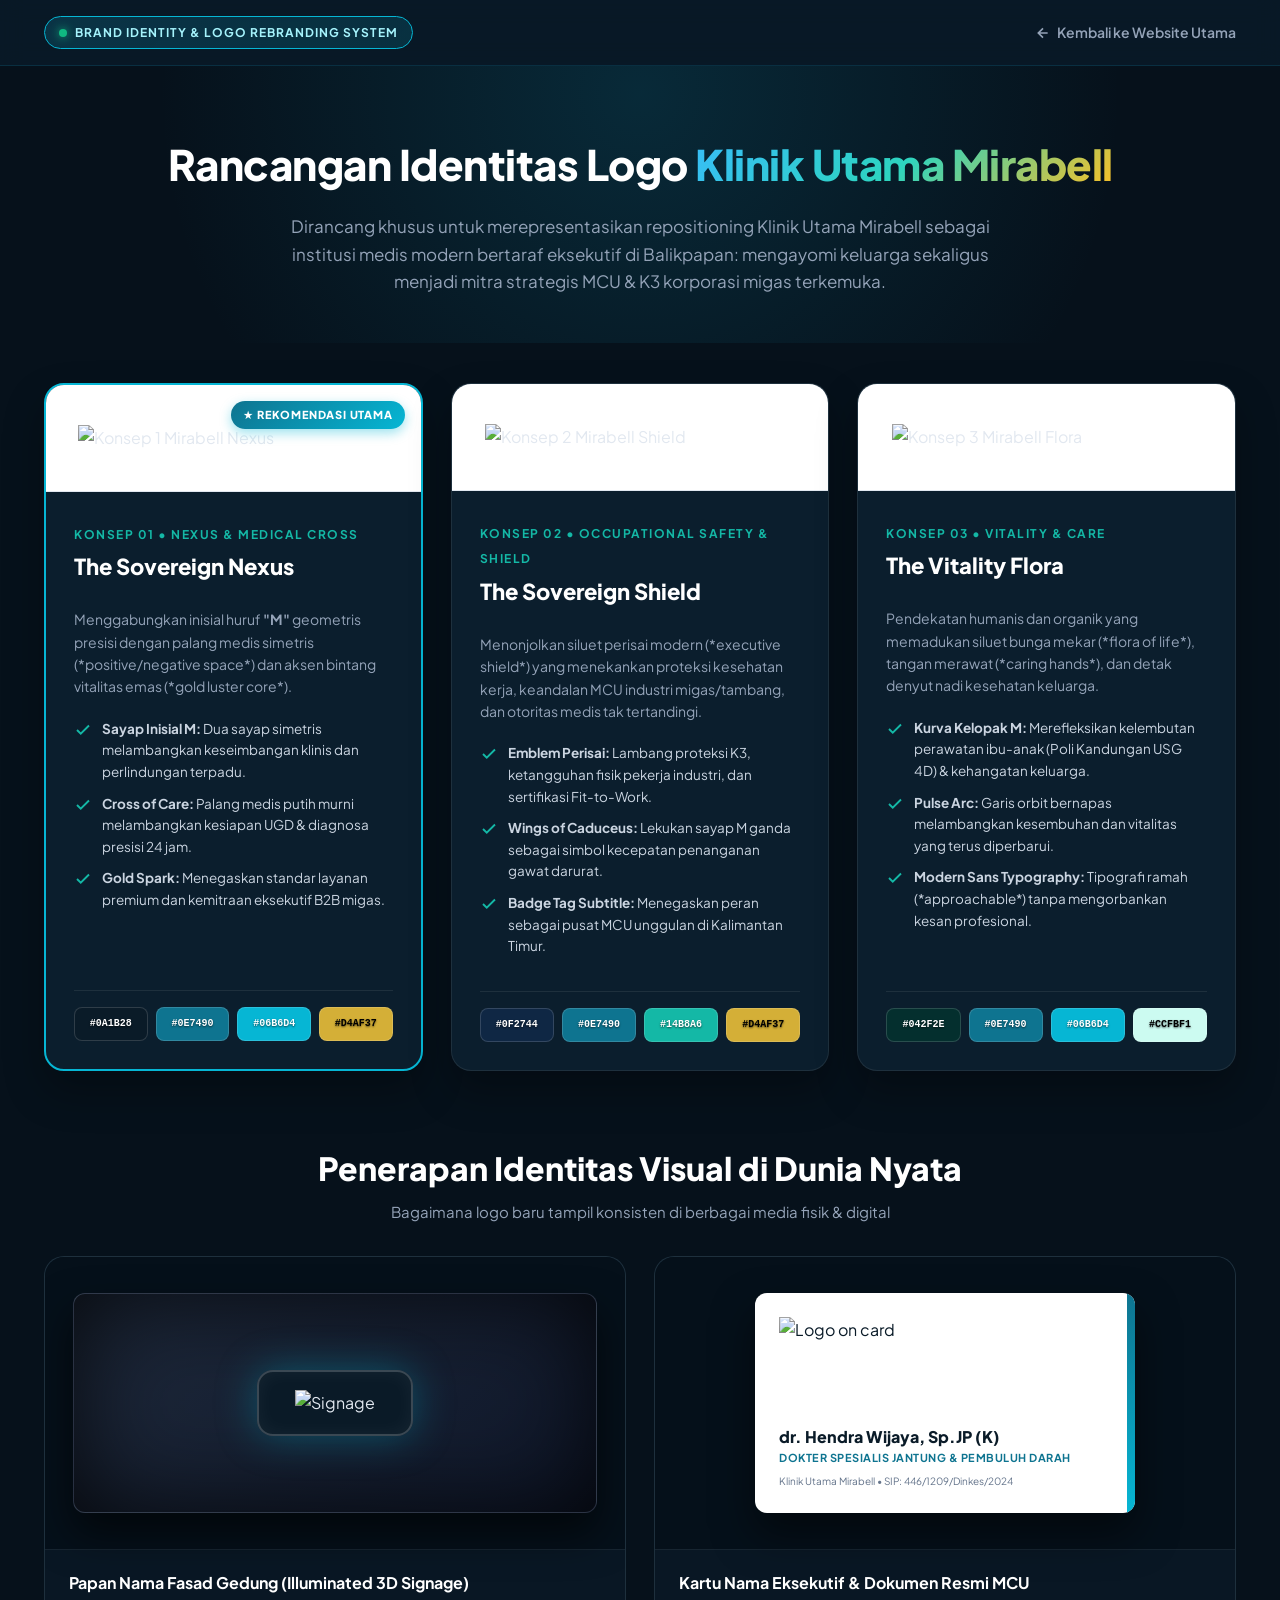
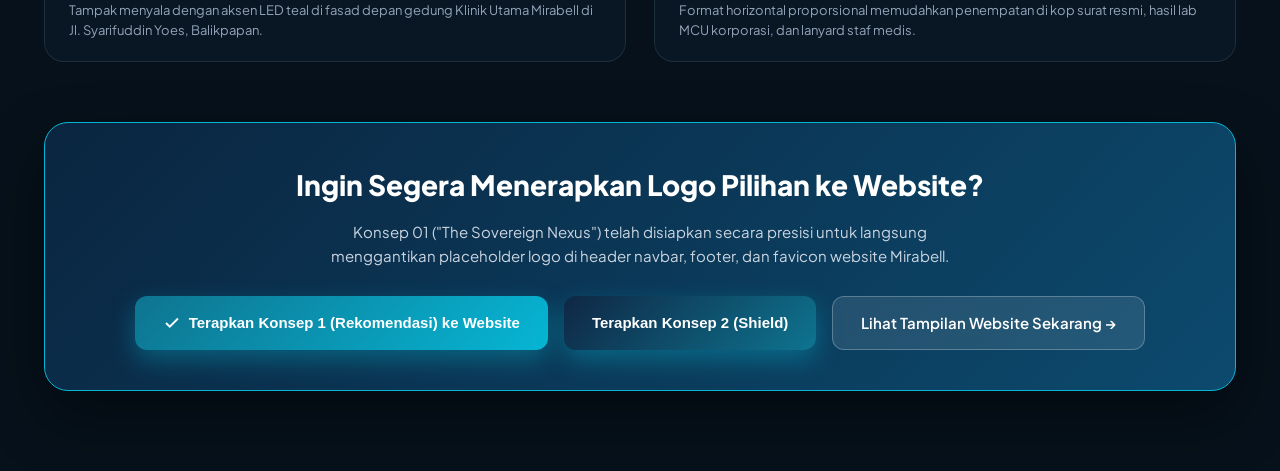
==== logo-showcase.html @ c4180c61 "feat(brand): rancangan identitas logo baru klinik utama mirabell (3 konsep, master SVG, dan showcase" ====
<!DOCTYPE html>
<html lang="id">
<head>
  <meta charset="UTF-8">
  <meta name="viewport" content="width=device-width, initial-scale=1.0">
  <title>Rancangan Logo Rebranding | Klinik Utama Mirabell</title>
  <link rel="preconnect" href="https://fonts.googleapis.com">
  <link rel="preconnect" href="https://fonts.gstatic.com" crossorigin>
  <link href="https://fonts.googleapis.com/css2?family=Plus+Jakarta+Sans:wght@400;500;600;700;800&family=Playfair+Display:ital,wght@0,600;0,700;1,600&display=swap" rel="stylesheet">
  <style>
    :root {
      --navy-950: #040D14;
      --navy-900: #0A1B28;
      --navy-800: #0F2744;
      --teal-600: #0E7490;
      --teal-500: #06B6D4;
      --teal-400: #14B8A6;
      --gold-500: #D4AF37;
      --gold-400: #E2C076;
      --slate-50: #F8FAFC;
      --slate-100: #F1F5F9;
      --slate-200: #E2E8F0;
      --slate-500: #64748B;
      --slate-800: #1E293B;
      --font-main: 'Plus Jakarta Sans', -apple-system, sans-serif;
      --font-serif: 'Playfair Display', Georgia, serif;
    }

    * { box-sizing: border-box; margin: 0; padding: 0; }
    body {
      font-family: var(--font-main);
      background: #06111B;
      color: #E2E8F0;
      line-height: 1.6;
      padding-bottom: 80px;
    }

    .container {
      max-width: 1240px;
      margin: 0 auto;
      padding: 0 24px;
    }

    /* TOP BAR */
    .brand-bar {
      background: rgba(10, 27, 40, 0.85);
      backdrop-filter: blur(12px);
      border-bottom: 1px solid rgba(14, 116, 144, 0.25);
      position: sticky;
      top: 0;
      z-index: 100;
      padding: 16px 0;
    }
    .brand-bar-inner {
      display: flex;
      justify-content: space-between;
      align-items: center;
    }
    .badge-rebrand {
      background: linear-gradient(135deg, rgba(14,116,144,0.3), rgba(6,182,212,0.15));
      border: 1px solid var(--teal-500);
      color: #A5F3FC;
      padding: 6px 14px;
      border-radius: 999px;
      font-size: 12px;
      font-weight: 700;
      letter-spacing: 1px;
      text-transform: uppercase;
      display: inline-flex;
      align-items: center;
      gap: 8px;
    }
    .badge-dot {
      width: 8px;
      height: 8px;
      border-radius: 50%;
      background: #10B981;
      box-shadow: 0 0 10px #10B981;
    }

    .back-btn {
      color: #94A3B8;
      text-decoration: none;
      font-size: 14px;
      font-weight: 600;
      display: flex;
      align-items: center;
      gap: 6px;
      transition: color 0.2s;
    }
    .back-btn:hover { color: #FFFFFF; }

    /* HERO */
    .hero-section {
      padding: 64px 0 48px;
      text-align: center;
      background: radial-gradient(circle at 50% 10%, rgba(14, 116, 144, 0.25) 0%, rgba(6, 17, 27, 0) 70%);
    }
    .hero-title {
      font-size: 42px;
      font-weight: 800;
      color: #FFFFFF;
      letter-spacing: -0.5px;
      margin-bottom: 16px;
    }
    .hero-title span {
      background: linear-gradient(135deg, #38BDF8, #2DD4BF, #FBBF24);
      -webkit-background-clip: text;
      -webkit-text-fill-color: transparent;
    }
    .hero-subtitle {
      font-size: 17px;
      color: #94A3B8;
      max-width: 760px;
      margin: 0 auto;
    }

    /* CONCEPT CARDS GRID */
    .concepts-grid {
      display: grid;
      grid-template-columns: repeat(3, 1fr);
      gap: 28px;
      margin-top: 40px;
    }
    @media (max-width: 1024px) {
      .concepts-grid { grid-template-columns: 1fr; }
    }

    .concept-card {
      background: #0B1E2D;
      border: 1px solid rgba(255, 255, 255, 0.08);
      border-radius: 20px;
      overflow: hidden;
      display: flex;
      flex-direction: column;
      box-shadow: 0 20px 40px rgba(0,0,0,0.3);
      transition: transform 0.3s ease, border-color 0.3s ease, box-shadow 0.3s ease;
      position: relative;
    }
    .concept-card:hover {
      transform: translateY(-6px);
      border-color: var(--teal-500);
      box-shadow: 0 25px 50px rgba(6, 182, 212, 0.15);
    }
    .concept-card.featured {
      border: 2px solid var(--teal-500);
    }
    .featured-tag {
      position: absolute;
      top: 16px;
      right: 16px;
      background: linear-gradient(135deg, #0E7490, #06B6D4);
      color: #FFFFFF;
      font-size: 11px;
      font-weight: 800;
      letter-spacing: 0.8px;
      text-transform: uppercase;
      padding: 5px 12px;
      border-radius: 999px;
      box-shadow: 0 4px 12px rgba(6,182,212,0.4);
      z-index: 10;
    }

    /* PREVIEW AREAS */
    .logo-canvas {
      padding: 40px 24px;
      display: flex;
      align-items: center;
      justify-content: center;
      position: relative;
    }
    .canvas-light {
      background: #FFFFFF;
      border-bottom: 1px solid var(--slate-200);
    }
    .canvas-dark {
      background: #071520;
      border-bottom: 1px solid rgba(255,255,255,0.06);
    }
    .logo-canvas img, .logo-canvas svg {
      max-width: 100%;
      height: auto;
      max-height: 85px;
    }

    .concept-body {
      padding: 28px;
      display: flex;
      flex-direction: column;
      flex-grow: 1;
    }
    .concept-header {
      margin-bottom: 16px;
    }
    .concept-code {
      font-size: 12px;
      font-weight: 700;
      color: var(--teal-400);
      letter-spacing: 1.5px;
      text-transform: uppercase;
    }
    .concept-title {
      font-size: 22px;
      font-weight: 800;
      color: #FFFFFF;
      margin: 4px 0 8px;
    }
    .concept-desc {
      font-size: 14px;
      color: #94A3B8;
      line-height: 1.6;
      margin-bottom: 20px;
    }

    .philosophy-list {
      list-style: none;
      margin-bottom: 24px;
    }
    .philosophy-item {
      display: flex;
      gap: 10px;
      font-size: 13.5px;
      color: #CBD5E1;
      margin-bottom: 10px;
      align-items: flex-start;
    }
    .philosophy-item svg {
      flex-shrink: 0;
      color: var(--teal-400);
      margin-top: 3px;
    }

    .color-palette-bar {
      display: flex;
      gap: 8px;
      margin-top: auto;
      padding-top: 16px;
      border-top: 1px solid rgba(255,255,255,0.08);
    }
    .swatch {
      flex: 1;
      height: 34px;
      border-radius: 8px;
      display: flex;
      align-items: center;
      justify-content: center;
      font-size: 10px;
      font-weight: 700;
      font-family: monospace;
      color: #FFFFFF;
      text-shadow: 0 1px 2px rgba(0,0,0,0.6);
      border: 1px solid rgba(255,255,255,0.15);
    }

    /* APPLICATION SHOWCASE */
    .section-header {
      margin-top: 72px;
      margin-bottom: 32px;
      text-align: center;
    }
    .section-title {
      font-size: 32px;
      font-weight: 800;
      color: #FFFFFF;
    }
    .section-subtitle {
      color: #94A3B8;
      font-size: 15px;
      margin-top: 6px;
    }

    .mockup-grid {
      display: grid;
      grid-template-columns: repeat(2, 1fr);
      gap: 28px;
    }
    @media (max-width: 900px) {
      .mockup-grid { grid-template-columns: 1fr; }
    }

    .mockup-card {
      background: #0B1E2D;
      border: 1px solid rgba(255, 255, 255, 0.08);
      border-radius: 20px;
      overflow: hidden;
    }
    .mockup-preview {
      background: #05101A;
      padding: 36px 28px;
      display: flex;
      align-items: center;
      justify-content: center;
    }
    .mockup-caption {
      padding: 20px 24px;
      background: #091724;
      border-top: 1px solid rgba(255,255,255,0.06);
    }
    .mockup-caption h4 {
      font-size: 16px;
      color: #FFFFFF;
      margin-bottom: 4px;
    }
    .mockup-caption p {
      font-size: 13px;
      color: #94A3B8;
    }

    /* STATIONERY CARD */
    .business-card-mockup {
      width: 380px;
      height: 220px;
      background: #FFFFFF;
      border-radius: 12px;
      box-shadow: 0 20px 40px rgba(0,0,0,0.5);
      padding: 24px;
      display: flex;
      flex-direction: column;
      justify-content: space-between;
      color: #0A1B28;
      position: relative;
      overflow: hidden;
    }
    .business-card-mockup::after {
      content: "";
      position: absolute;
      right: 0;
      top: 0;
      bottom: 0;
      width: 8px;
      background: linear-gradient(to bottom, #0E7490, #06B6D4);
    }

    /* BUILDING SIGNAGE MOCKUP */
    .building-sign-mockup {
      width: 100%;
      height: 220px;
      background: linear-gradient(135deg, #1E293B, #0F172A);
      border-radius: 12px;
      box-shadow: inset 0 0 100px rgba(0,0,0,0.8), 0 20px 40px rgba(0,0,0,0.6);
      display: flex;
      align-items: center;
      justify-content: center;
      position: relative;
      border: 1px solid rgba(255,255,255,0.1);
    }
    .illuminated-sign {
      background: rgba(10, 27, 40, 0.95);
      border: 2px solid rgba(255,255,255,0.2);
      padding: 18px 36px;
      border-radius: 16px;
      box-shadow: 0 0 40px rgba(6, 182, 212, 0.35), inset 0 0 20px rgba(255,255,255,0.05);
    }

    /* ACTION BAR */
    .action-cta-box {
      margin-top: 60px;
      background: linear-gradient(135deg, #0A2540, #0C4A6E);
      border: 1px solid var(--teal-500);
      border-radius: 24px;
      padding: 40px;
      text-align: center;
      box-shadow: 0 25px 60px rgba(0,0,0,0.4);
    }
    .action-cta-box h3 {
      font-size: 28px;
      font-weight: 800;
      color: #FFFFFF;
      margin-bottom: 12px;
    }
    .action-cta-box p {
      color: #CBD5E1;
      max-width: 650px;
      margin: 0 auto 28px;
      font-size: 15px;
    }
    .cta-buttons-group {
      display: flex;
      justify-content: center;
      gap: 16px;
      flex-wrap: wrap;
    }
    .btn-apply-primary {
      background: linear-gradient(135deg, #0E7490, #06B6D4);
      color: #FFFFFF;
      font-weight: 700;
      padding: 14px 28px;
      border-radius: 12px;
      border: none;
      cursor: pointer;
      font-size: 15px;
      display: inline-flex;
      align-items: center;
      gap: 8px;
      box-shadow: 0 10px 25px rgba(6, 182, 212, 0.35);
      transition: all 0.2s;
      text-decoration: none;
    }
    .btn-apply-primary:hover {
      transform: translateY(-2px);
      box-shadow: 0 15px 30px rgba(6, 182, 212, 0.5);
    }
    .btn-view-site {
      background: rgba(255,255,255,0.1);
      color: #FFFFFF;
      font-weight: 600;
      padding: 14px 28px;
      border-radius: 12px;
      border: 1px solid rgba(255,255,255,0.25);
      cursor: pointer;
      font-size: 15px;
      text-decoration: none;
      transition: all 0.2s;
    }
    .btn-view-site:hover {
      background: rgba(255,255,255,0.18);
    }
  </style>
</head>
<body>

  <!-- TOP BAR -->
  <header class="brand-bar">
    <div class="container brand-bar-inner">
      <div class="badge-rebrand">
        <span class="badge-dot"></span> Brand Identity &amp; Logo Rebranding System
      </div>
      <a href="index.html" class="back-btn">
        <svg width="16" height="16" viewBox="0 0 24 24" fill="none" stroke="currentColor" stroke-width="2.5"><path d="M19 12H5M12 19l-7-7 7-7"/></svg>
        Kembali ke Website Utama
      </a>
    </div>
  </header>

  <!-- HERO -->
  <section class="hero-section">
    <div class="container">
      <h1 class="hero-title">Rancangan Identitas Logo <span>Klinik Utama Mirabell</span></h1>
      <p class="hero-subtitle">
        Dirancang khusus untuk merepresentasikan repositioning Klinik Utama Mirabell sebagai institusi medis modern bertaraf eksekutif di Balikpapan: mengayomi keluarga sekaligus menjadi mitra strategis MCU &amp; K3 korporasi migas terkemuka.
      </p>
    </div>
  </section>

  <!-- CONCEPTS COMPARISON -->
  <main class="container">
    <div class="concepts-grid">

      <!-- KONSEP 1 (RECOMMENDED) -->
      <div class="concept-card featured">
        <div class="featured-tag">&#9733; Rekomendasi Utama</div>
        
        <!-- Light View -->
        <div class="logo-canvas canvas-light">
          <img style="width: 100%; max-width: 310px; height: auto;" src="assets/images/brand/mirabell-logo-concept1.svg" alt="Konsep 1 Mirabell Nexus">
        </div>

        <div class="concept-body">
          <div class="concept-header">
            <span class="concept-code">Konsep 01 &bull; Nexus &amp; Medical Cross</span>
            <h2 class="concept-title">The Sovereign Nexus</h2>
          </div>
          <p class="concept-desc">
            Menggabungkan inisial huruf <strong>"M"</strong> geometris presisi dengan palang medis simetris (*positive/negative space*) dan aksen bintang vitalitas emas (*gold luster core*).
          </p>

          <ul class="philosophy-list">
            <li class="philosophy-item">
              <svg width="18" height="18" viewBox="0 0 24 24" fill="none" stroke="currentColor" stroke-width="2.5"><path d="M20 6L9 17l-5-5"/></svg>
              <span><strong>Sayap Inisial M:</strong> Dua sayap simetris melambangkan keseimbangan klinis dan perlindungan terpadu.</span>
            </li>
            <li class="philosophy-item">
              <svg width="18" height="18" viewBox="0 0 24 24" fill="none" stroke="currentColor" stroke-width="2.5"><path d="M20 6L9 17l-5-5"/></svg>
              <span><strong>Cross of Care:</strong> Palang medis putih murni melambangkan kesiapan UGD &amp; diagnosa presisi 24 jam.</span>
            </li>
            <li class="philosophy-item">
              <svg width="18" height="18" viewBox="0 0 24 24" fill="none" stroke="currentColor" stroke-width="2.5"><path d="M20 6L9 17l-5-5"/></svg>
              <span><strong>Gold Spark:</strong> Menegaskan standar layanan premium dan kemitraan eksekutif B2B migas.</span>
            </li>
          </ul>

          <div class="color-palette-bar">
            <div class="swatch" style="background: #0A1B28;" title="Sovereign Navy #0A1B28">#0A1B28</div>
            <div class="swatch" style="background: #0E7490;" title="Mineral Teal #0E7490">#0E7490</div>
            <div class="swatch" style="background: #06B6D4;" title="Cyan #06B6D4">#06B6D4</div>
            <div class="swatch" style="background: #D4AF37; color: #000;" title="Gold #D4AF37">#D4AF37</div>
          </div>
        </div>
      </div>

      <!-- KONSEP 2 -->
      <div class="concept-card">
        <!-- Light View -->
        <div class="logo-canvas canvas-light">
          <img style="width: 100%; max-width: 310px; height: auto;" src="assets/images/brand/mirabell-logo-concept2.svg" alt="Konsep 2 Mirabell Shield">
        </div>

        <div class="concept-body">
          <div class="concept-header">
            <span class="concept-code">Konsep 02 &bull; Occupational Safety &amp; Shield</span>
            <h2 class="concept-title">The Sovereign Shield</h2>
          </div>
          <p class="concept-desc">
            Menonjolkan siluet perisai modern (*executive shield*) yang menekankan proteksi kesehatan kerja, keandalan MCU industri migas/tambang, dan otoritas medis tak tertandingi.
          </p>

          <ul class="philosophy-list">
            <li class="philosophy-item">
              <svg width="18" height="18" viewBox="0 0 24 24" fill="none" stroke="currentColor" stroke-width="2.5"><path d="M20 6L9 17l-5-5"/></svg>
              <span><strong>Emblem Perisai:</strong> Lambang proteksi K3, ketangguhan fisik pekerja industri, dan sertifikasi Fit-to-Work.</span>
            </li>
            <li class="philosophy-item">
              <svg width="18" height="18" viewBox="0 0 24 24" fill="none" stroke="currentColor" stroke-width="2.5"><path d="M20 6L9 17l-5-5"/></svg>
              <span><strong>Wings of Caduceus:</strong> Lekukan sayap M ganda sebagai simbol kecepatan penanganan gawat darurat.</span>
            </li>
            <li class="philosophy-item">
              <svg width="18" height="18" viewBox="0 0 24 24" fill="none" stroke="currentColor" stroke-width="2.5"><path d="M20 6L9 17l-5-5"/></svg>
              <span><strong>Badge Tag Subtitle:</strong> Menegaskan peran sebagai pusat MCU unggulan di Kalimantan Timur.</span>
            </li>
          </ul>

          <div class="color-palette-bar">
            <div class="swatch" style="background: #0F2744;" title="Executive Indigo #0F2744">#0F2744</div>
            <div class="swatch" style="background: #0E7490;" title="Teal #0E7490">#0E7490</div>
            <div class="swatch" style="background: #14B8A6;" title="Emerald #14B8A6">#14B8A6</div>
            <div class="swatch" style="background: #D4AF37; color: #000;" title="Gold #D4AF37">#D4AF37</div>
          </div>
        </div>
      </div>

      <!-- KONSEP 3 -->
      <div class="concept-card">
        <!-- Light View -->
        <div class="logo-canvas canvas-light">
          <img style="width: 100%; max-width: 310px; height: auto;" src="assets/images/brand/mirabell-logo-concept3.svg" alt="Konsep 3 Mirabell Flora">
        </div>

        <div class="concept-body">
          <div class="concept-header">
            <span class="concept-code">Konsep 03 &bull; Vitality &amp; Care</span>
            <h2 class="concept-title">The Vitality Flora</h2>
          </div>
          <p class="concept-desc">
            Pendekatan humanis dan organik yang memadukan siluet bunga mekar (*flora of life*), tangan merawat (*caring hands*), dan detak denyut nadi kesehatan keluarga.
          </p>

          <ul class="philosophy-list">
            <li class="philosophy-item">
              <svg width="18" height="18" viewBox="0 0 24 24" fill="none" stroke="currentColor" stroke-width="2.5"><path d="M20 6L9 17l-5-5"/></svg>
              <span><strong>Kurva Kelopak M:</strong> Merefleksikan kelembutan perawatan ibu-anak (Poli Kandungan USG 4D) &amp; kehangatan keluarga.</span>
            </li>
            <li class="philosophy-item">
              <svg width="18" height="18" viewBox="0 0 24 24" fill="none" stroke="currentColor" stroke-width="2.5"><path d="M20 6L9 17l-5-5"/></svg>
              <span><strong>Pulse Arc:</strong> Garis orbit bernapas melambangkan kesembuhan dan vitalitas yang terus diperbarui.</span>
            </li>
            <li class="philosophy-item">
              <svg width="18" height="18" viewBox="0 0 24 24" fill="none" stroke="currentColor" stroke-width="2.5"><path d="M20 6L9 17l-5-5"/></svg>
              <span><strong>Modern Sans Typography:</strong> Tipografi ramah (*approachable*) tanpa mengorbankan kesan profesional.</span>
            </li>
          </ul>

          <div class="color-palette-bar">
            <div class="swatch" style="background: #042F2E;" title="Deep Forest #042F2E">#042F2E</div>
            <div class="swatch" style="background: #0E7490;" title="Teal #0E7490">#0E7490</div>
            <div class="swatch" style="background: #06B6D4;" title="Cyan #06B6D4">#06B6D4</div>
            <div class="swatch" style="background: #CCFBF1; color: #000;" title="Mint #CCFBF1">#CCFBF1</div>
          </div>
        </div>
      </div>

    </div>

    <!-- REAL WORLD APPLICATION MOCKUPS -->
    <div class="section-header">
      <h2 class="section-title">Penerapan Identitas Visual di Dunia Nyata</h2>
      <p class="section-subtitle">Bagaimana logo baru tampil konsisten di berbagai media fisik &amp; digital</p>
    </div>

    <div class="mockup-grid">
      
      <!-- 1. Exterior Building Signage -->
      <div class="mockup-card">
        <div class="mockup-preview">
          <div class="building-sign-mockup">
            <div class="illuminated-sign">
              <img style="width: 100%; max-width: 310px; height: auto;" src="assets/images/brand/mirabell-logo-concept1.svg" style="max-height: 54px; filter: drop-shadow(0 0 12px rgba(6,182,212,0.6));" alt="Signage">
            </div>
          </div>
        </div>
        <div class="mockup-caption">
          <h4>Papan Nama Fasad Gedung (Illuminated 3D Signage)</h4>
          <p>Tampak menyala dengan aksen LED teal di fasad depan gedung Klinik Utama Mirabell di Jl. Syarifuddin Yoes, Balikpapan.</p>
        </div>
      </div>

      <!-- 2. Corporate Stationery & Business Card -->
      <div class="mockup-card">
        <div class="mockup-preview">
          <div class="business-card-mockup">
            <div>
              <img style="width: 100%; max-width: 310px; height: auto;" src="assets/images/brand/mirabell-logo-concept1.svg" style="max-height: 38px;" alt="Logo on card">
            </div>
            <div>
              <div style="font-weight: 800; font-size: 16px; color: #0A1B28;">dr. Hendra Wijaya, Sp.JP (K)</div>
              <div style="font-size: 11px; font-weight: 700; color: #0E7490; letter-spacing: 0.5px;">DOKTER SPESIALIS JANTUNG &amp; PEMBULUH DARAH</div>
              <div style="font-size: 10px; color: #64748B; margin-top: 6px;">Klinik Utama Mirabell &bull; SIP: 446/1209/Dinkes/2024</div>
            </div>
          </div>
        </div>
        <div class="mockup-caption">
          <h4>Kartu Nama Eksekutif &amp; Dokumen Resmi MCU</h4>
          <p>Format horizontal proporsional memudahkan penempatan di kop surat resmi, hasil lab MCU korporasi, dan lanyard staf medis.</p>
        </div>
      </div>

    </div>

    <!-- ACTION CALLOUT -->
    <div class="action-cta-box">
      <h3>Ingin Segera Menerapkan Logo Pilihan ke Website?</h3>
      <p>
        Konsep 01 ("The Sovereign Nexus") telah disiapkan secara presisi untuk langsung menggantikan placeholder logo di header navbar, footer, dan favicon website Mirabell.
      </p>
      <div class="cta-buttons-group">
        <button class="btn-apply-primary" onclick="applyLogoToWebsite(1)">
          <svg width="18" height="18" viewBox="0 0 24 24" fill="none" stroke="currentColor" stroke-width="2.5"><path d="M20 6L9 17l-5-5"/></svg>
          Terapkan Konsep 1 (Rekomendasi) ke Website
        </button>
        <button class="btn-apply-primary" style="background: linear-gradient(135deg, #0F2744, #0E7490);" onclick="applyLogoToWebsite(2)">
          Terapkan Konsep 2 (Shield)
        </button>
        <a href="index.html" class="btn-view-site">
          Lihat Tampilan Website Sekarang &rarr;
        </a>
      </div>
      <div id="apply-feedback" style="margin-top: 16px; font-weight: 700; font-size: 14px; color: #34D399; display: none;"></div>
    </div>

  </main>

  <script>
    function applyLogoToWebsite(conceptNum) {
      const feedback = document.getElementById('apply-feedback');
      feedback.style.display = 'block';
      feedback.innerHTML = 'Memilih Konsep 0' + conceptNum + '... Silakan konfirmasi untuk kami perbarui file index.html dan WordPress!';
      
      // Auto redirect with choice after 1.2s
      setTimeout(() => {
        window.location.href = 'index.html?logo_preview=' + conceptNum;
      }, 1200);
    }
  </script>

</body>
</html>
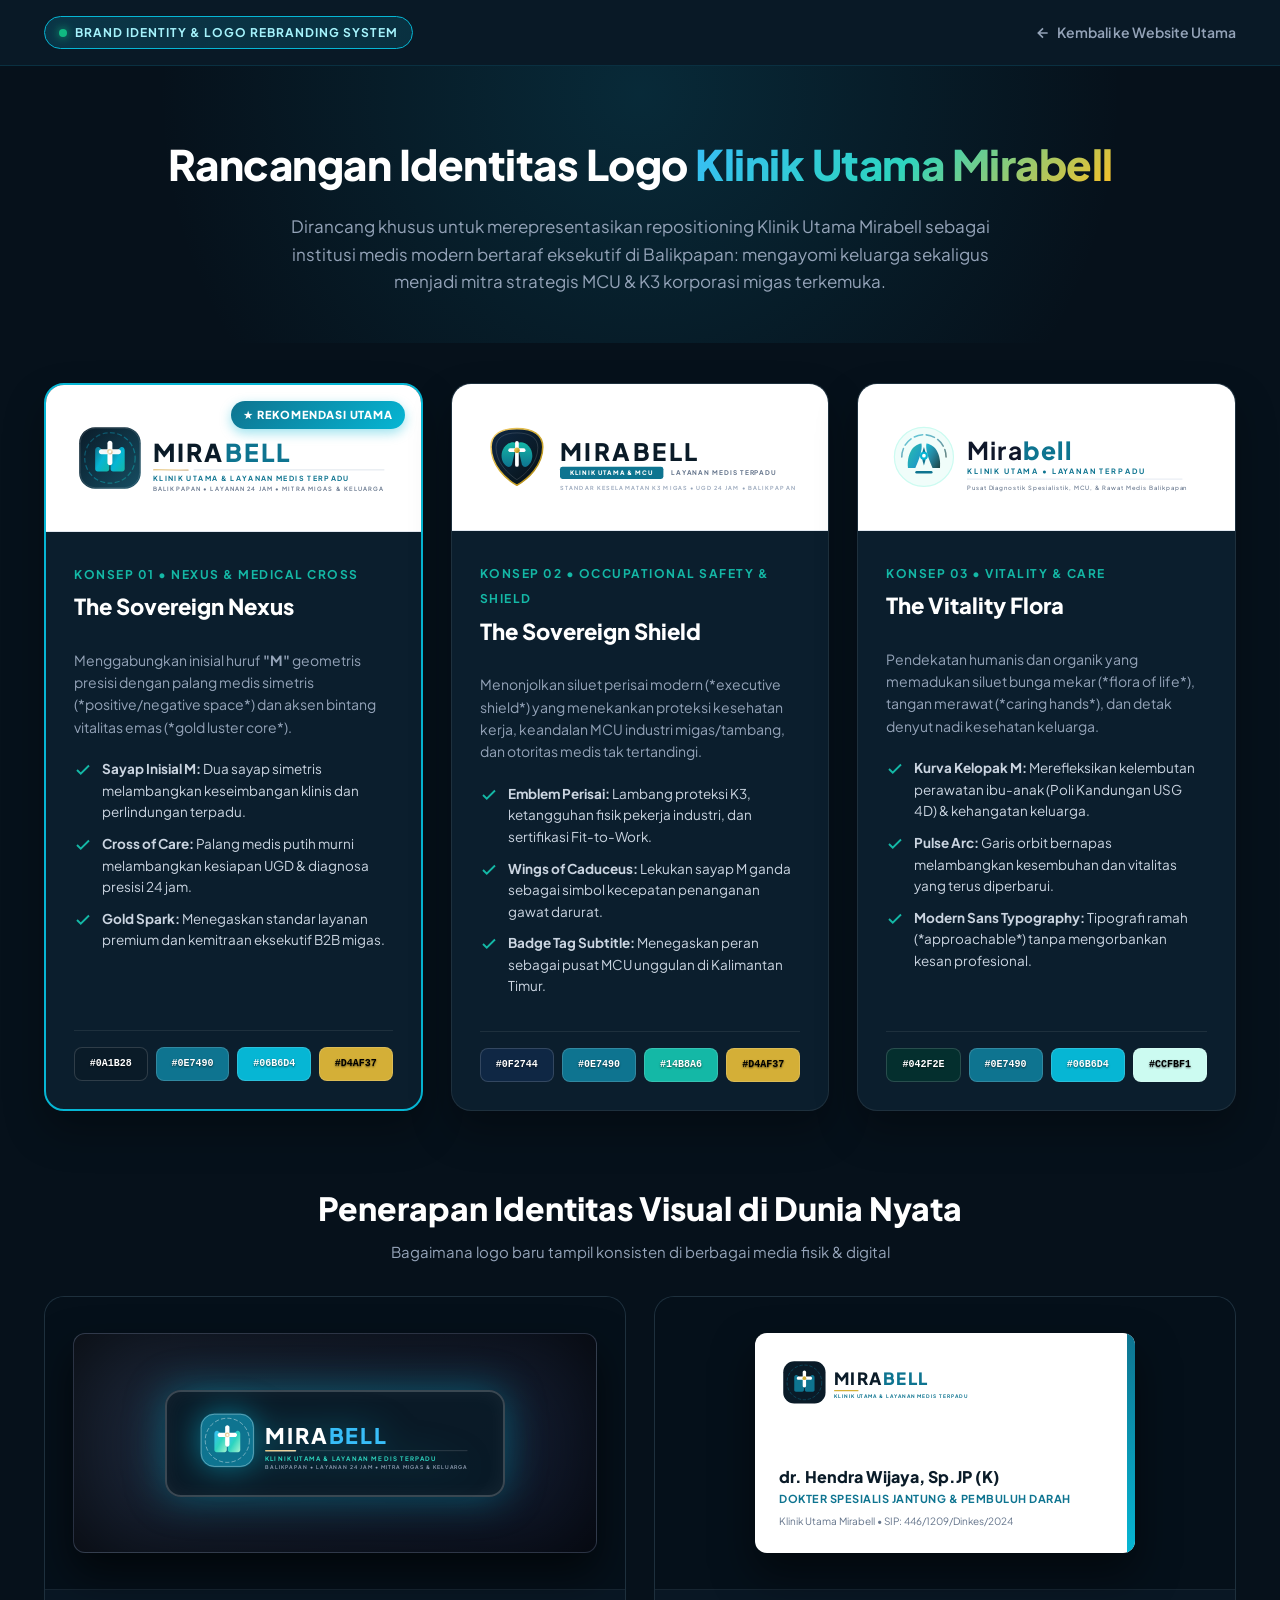
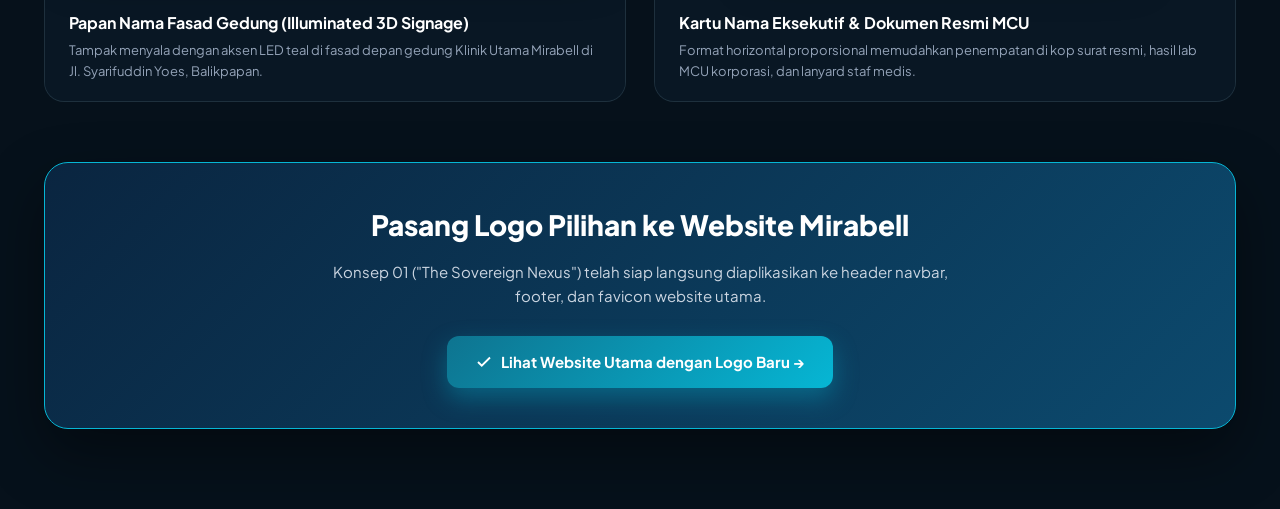
==== commit 7b0a5d9f: "fix(brand): render inline SVG logos on showcase and navbar to prevent broken image icons on remote C" ====
--- a/logo-showcase.html
+++ b/logo-showcase.html
@@ -1,6 +1,7 @@
 <!DOCTYPE html>
 <html lang="id">
 <head>
+  <link rel="icon" type="image/svg+xml" href="assets/images/brand/mirabell-mark-concept1.svg">
   <meta charset="UTF-8">
   <meta name="viewport" content="width=device-width, initial-scale=1.0">
   <title>Rancangan Logo Rebranding | Klinik Utama Mirabell</title>
@@ -23,7 +24,6 @@
       --slate-500: #64748B;
       --slate-800: #1E293B;
       --font-main: 'Plus Jakarta Sans', -apple-system, sans-serif;
-      --font-serif: 'Playfair Display', Georgia, serif;
     }
 
     * { box-sizing: border-box; margin: 0; padding: 0; }
@@ -43,7 +43,7 @@
 
     /* TOP BAR */
     .brand-bar {
-      background: rgba(10, 27, 40, 0.85);
+      background: rgba(10, 27, 40, 0.9);
       backdrop-filter: blur(12px);
       border-bottom: 1px solid rgba(14, 116, 144, 0.25);
       position: sticky;
@@ -161,26 +161,21 @@
       z-index: 10;
     }
 
-    /* PREVIEW AREAS */
+    /* LOGO CANVAS INLINE */
     .logo-canvas {
-      padding: 40px 24px;
+      padding: 36px 20px;
       display: flex;
       align-items: center;
       justify-content: center;
-      position: relative;
-    }
-    .canvas-light {
       background: #FFFFFF;
       border-bottom: 1px solid var(--slate-200);
-    }
-    .canvas-dark {
-      background: #071520;
-      border-bottom: 1px solid rgba(255,255,255,0.06);
-    }
-    .logo-canvas img, .logo-canvas svg {
-      max-width: 100%;
+      min-height: 140px;
+    }
+    .logo-canvas svg {
+      width: 100%;
+      max-width: 320px;
       height: auto;
-      max-height: 85px;
+      display: block;
     }
 
     .concept-body {
@@ -330,6 +325,11 @@
       width: 8px;
       background: linear-gradient(to bottom, #0E7490, #06B6D4);
     }
+    .card-logo-wrap svg {
+      width: 100%;
+      max-width: 220px;
+      height: auto;
+    }
 
     /* BUILDING SIGNAGE MOCKUP */
     .building-sign-mockup {
@@ -347,9 +347,14 @@
     .illuminated-sign {
       background: rgba(10, 27, 40, 0.95);
       border: 2px solid rgba(255,255,255,0.2);
-      padding: 18px 36px;
+      padding: 16px 28px;
       border-radius: 16px;
-      box-shadow: 0 0 40px rgba(6, 182, 212, 0.35), inset 0 0 20px rgba(255,255,255,0.05);
+      box-shadow: 0 0 40px rgba(6, 182, 212, 0.4), inset 0 0 20px rgba(255,255,255,0.05);
+    }
+    .illuminated-sign svg {
+      width: 100%;
+      max-width: 280px;
+      height: auto;
     }
 
     /* ACTION BAR */
@@ -450,9 +455,50 @@
       <div class="concept-card featured">
         <div class="featured-tag">&#9733; Rekomendasi Utama</div>
         
-        <!-- Light View -->
-        <div class="logo-canvas canvas-light">
-          <img style="width: 100%; max-width: 310px; height: auto;" src="assets/images/brand/mirabell-logo-concept1.svg" alt="Konsep 1 Mirabell Nexus">
+        <!-- Inline SVG Concept 1 -->
+        <div class="logo-canvas">
+          <svg xmlns="http://www.w3.org/2000/svg" viewBox="0 0 520 120">
+            <defs>
+              <linearGradient id="c1-navy-grad" x1="0%" y1="0%" x2="100%" y2="100%">
+                <stop offset="0%" stop-color="#0A1B28" />
+                <stop offset="100%" stop-color="#164E63" />
+              </linearGradient>
+              <linearGradient id="c1-teal-grad" x1="0%" y1="0%" x2="100%" y2="100%">
+                <stop offset="0%" stop-color="#0E7490" />
+                <stop offset="50%" stop-color="#06B6D4" />
+                <stop offset="100%" stop-color="#14B8A6" />
+              </linearGradient>
+              <linearGradient id="c1-gold-grad" x1="0%" y1="0%" x2="100%" y2="100%">
+                <stop offset="0%" stop-color="#E2C076" />
+                <stop offset="50%" stop-color="#F5E6C8" />
+                <stop offset="100%" stop-color="#C5A880" />
+              </linearGradient>
+            </defs>
+            <g transform="translate(10, 10)">
+              <rect x="0" y="0" width="100" height="100" rx="26" fill="url(#c1-navy-grad)" />
+              <rect x="1.5" y="1.5" width="97" height="97" rx="24.5" fill="none" stroke="rgba(255,255,255,0.15)" stroke-width="1.5" />
+              <circle cx="50" cy="50" r="41" fill="none" stroke="url(#c1-teal-grad)" stroke-width="2" stroke-dasharray="8 4" opacity="0.45" />
+              <path d="M26 68 L26 38 C26 34 29 31 33 33 L46 44 C48 45.5 49 48 49 51 L49 68 C49 70 47 72 45 72 L30 72 C27.8 72 26 70.2 26 68 Z" fill="url(#c1-teal-grad)" />
+              <path d="M74 68 L74 38 C74 34 71 31 67 33 L54 44 C52 45.5 51 48 51 51 L51 68 C51 70 53 72 55 72 L70 72 C72.2 72 74 70.2 74 68 Z" fill="url(#c1-teal-grad)" />
+              <path d="M46 26 C46 24 47.8 22 50 22 C52.2 22 54 24 54 26 L54 58 C54 60.2 52.2 62 50 62 C47.8 62 46 60.2 46 58 Z" fill="#FFFFFF" />
+              <path d="M36 36 C34 36 32 37.8 32 40 C32 42.2 34 44 36 44 L64 44 C66 44 68 42.2 68 40 C68 37.8 66 36 64 36 Z" fill="#FFFFFF" opacity="0.95" />
+              <circle cx="50" cy="40" r="4.5" fill="url(#c1-gold-grad)" />
+              <circle cx="50" cy="40" r="2" fill="#FFFFFF" />
+            </g>
+            <g transform="translate(130, 20)">
+              <text x="0" y="46" font-family="'Plus Jakarta Sans', -apple-system, sans-serif" font-size="40" font-weight="800" letter-spacing="3.5" fill="#0A1B28">
+                MIRA<tspan fill="#0E7490">BELL</tspan>
+              </text>
+              <rect x="0" y="58" width="58" height="3" rx="1.5" fill="url(#c1-gold-grad)" />
+              <rect x="66" y="59" width="310" height="1" fill="#CBD5E1" />
+              <text x="0" y="78" font-family="'Plus Jakarta Sans', sans-serif" font-size="11.5" font-weight="700" letter-spacing="2.2" fill="#0E7490">
+                KLINIK UTAMA &amp; LAYANAN MEDIS TERPADU
+              </text>
+              <text x="0" y="93" font-family="'Plus Jakarta Sans', sans-serif" font-size="9.5" font-weight="600" letter-spacing="1.8" fill="#64748B">
+                BALIKPAPAN &bull; LAYANAN 24 JAM &bull; MITRA MIGAS &amp; KELUARGA
+              </text>
+            </g>
+          </svg>
         </div>
 
         <div class="concept-body">
@@ -490,9 +536,52 @@
 
       <!-- KONSEP 2 -->
       <div class="concept-card">
-        <!-- Light View -->
-        <div class="logo-canvas canvas-light">
-          <img style="width: 100%; max-width: 310px; height: auto;" src="assets/images/brand/mirabell-logo-concept2.svg" alt="Konsep 2 Mirabell Shield">
+        <!-- Inline SVG Concept 2 -->
+        <div class="logo-canvas">
+          <svg xmlns="http://www.w3.org/2000/svg" viewBox="0 0 520 120">
+            <defs>
+              <linearGradient id="c2-shield-grad" x1="0%" y1="0%" x2="100%" y2="100%">
+                <stop offset="0%" stop-color="#0F2744" />
+                <stop offset="60%" stop-color="#0A1B28" />
+                <stop offset="100%" stop-color="#040D14" />
+              </linearGradient>
+              <linearGradient id="c2-teal-grad" x1="0%" y1="0%" x2="0%" y2="100%">
+                <stop offset="0%" stop-color="#14B8A6" />
+                <stop offset="100%" stop-color="#0E7490" />
+              </linearGradient>
+              <linearGradient id="c2-gold-grad" x1="0%" y1="0%" x2="100%" y2="100%">
+                <stop offset="0%" stop-color="#F7D070" />
+                <stop offset="50%" stop-color="#D4AF37" />
+                <stop offset="100%" stop-color="#AA820A" />
+              </linearGradient>
+            </defs>
+            <g transform="translate(10, 10)">
+              <path d="M50 4 C76 4 92 14 92 34 C92 64 68 86 50 96 C32 86 8 64 8 34 C8 14 24 4 50 4 Z" fill="url(#c2-shield-grad)" stroke="url(#c2-gold-grad)" stroke-width="2.5" stroke-linejoin="round" />
+              <path d="M50 11 C71 11 84 19 84 35 C84 59 64 78 50 87 C36 78 16 59 16 35 C16 19 29 11 50 11 Z" fill="none" stroke="rgba(255,255,255,0.18)" stroke-width="1.2" />
+              <path d="M25 48 C25 36 34 26 44 26 C47 26 49 28 49 31 L42 62 C41 65 38 67 35 66 C29 63 25 56 25 48 Z" fill="url(#c2-teal-grad)" />
+              <path d="M75 48 C75 36 66 26 56 26 C53 26 51 28 51 31 L58 62 C59 65 62 67 65 66 C71 63 75 56 75 48 Z" fill="url(#c2-teal-grad)" />
+              <rect x="47" y="24" width="6" height="42" rx="3" fill="#FFFFFF" />
+              <rect x="36" y="36" width="28" height="6" rx="3" fill="#FFFFFF" />
+              <circle cx="50" cy="39" r="4.5" fill="url(#c2-gold-grad)" />
+            </g>
+            <g transform="translate(130, 20)">
+              <text x="0" y="46" font-family="'Plus Jakarta Sans', sans-serif" font-size="39" font-weight="800" letter-spacing="4" fill="#0A1B28">
+                MIRABELL
+              </text>
+              <g transform="translate(0, 56)">
+                <rect x="0" y="0" width="168" height="20" rx="4" fill="#0E7490" />
+                <text x="84" y="14" text-anchor="middle" font-family="'Plus Jakarta Sans', sans-serif" font-size="10" font-weight="800" letter-spacing="1.5" fill="#FFFFFF">
+                  KLINIK UTAMA &amp; MCU
+                </text>
+                <text x="180" y="14" font-family="'Plus Jakarta Sans', sans-serif" font-size="10.5" font-weight="700" letter-spacing="1.5" fill="#64748B">
+                  LAYANAN MEDIS TERPADU
+                </text>
+              </g>
+              <text x="0" y="93" font-family="'Plus Jakarta Sans', sans-serif" font-size="9" font-weight="600" letter-spacing="1.8" fill="#94A3B8">
+                STANDAR KESELAMATAN K3 MIGAS &bull; UGD 24 JAM &bull; BALIKPAPAN
+              </text>
+            </g>
+          </svg>
         </div>
 
         <div class="concept-body">
@@ -530,9 +619,43 @@
 
       <!-- KONSEP 3 -->
       <div class="concept-card">
-        <!-- Light View -->
-        <div class="logo-canvas canvas-light">
-          <img style="width: 100%; max-width: 310px; height: auto;" src="assets/images/brand/mirabell-logo-concept3.svg" alt="Konsep 3 Mirabell Flora">
+        <!-- Inline SVG Concept 3 -->
+        <div class="logo-canvas">
+          <svg xmlns="http://www.w3.org/2000/svg" viewBox="0 0 520 120">
+            <defs>
+              <linearGradient id="c3-teal-grad" x1="0%" y1="0%" x2="100%" y2="100%">
+                <stop offset="0%" stop-color="#06B6D4" />
+                <stop offset="50%" stop-color="#0E7490" />
+                <stop offset="100%" stop-color="#042F2E" />
+              </linearGradient>
+              <linearGradient id="c3-warm-grad" x1="0%" y1="0%" x2="100%" y2="100%">
+                <stop offset="0%" stop-color="#14B8A6" />
+                <stop offset="100%" stop-color="#0284C7" />
+              </linearGradient>
+            </defs>
+            <g transform="translate(10, 10)">
+              <circle cx="50" cy="50" r="48" fill="#F0FDFA" stroke="#CCFBF1" stroke-width="2" />
+              <path d="M14 50 A36 36 0 1 1 86 50" fill="none" stroke="url(#c3-teal-grad)" stroke-width="2.5" stroke-linecap="round" stroke-dasharray="14 6" opacity="0.6" />
+              <path d="M24 68 C22 48 30 30 46 28 C48 38 42 54 36 68 Z" fill="url(#c3-warm-grad)" opacity="0.9" />
+              <path d="M76 68 C78 48 70 30 54 28 C52 38 58 54 64 68 Z" fill="url(#c3-teal-grad)" opacity="0.9" />
+              <path d="M50 34 C46 44 46 54 50 64 C54 54 54 44 50 34 Z" fill="#0E7490" />
+              <circle cx="50" cy="48" r="6.5" fill="#06B6D4" />
+              <circle cx="50" cy="48" r="3" fill="#FFFFFF" />
+              <rect x="36" y="73" width="28" height="4" rx="2" fill="#0E7490" />
+            </g>
+            <g transform="translate(130, 20)">
+              <text x="0" y="45" font-family="'Plus Jakarta Sans', sans-serif" font-size="40" font-weight="700" letter-spacing="2" fill="#0F172A">
+                Mira<tspan font-weight="800" fill="#0E7490">bell</tspan>
+              </text>
+              <text x="0" y="68" font-family="'Plus Jakarta Sans', sans-serif" font-size="12" font-weight="700" letter-spacing="3" fill="#0E7490">
+                KLINIK UTAMA &bull; LAYANAN TERPADU
+              </text>
+              <line x1="0" y1="76" x2="350" y2="76" stroke="#E2E8F0" stroke-width="1.5" />
+              <text x="0" y="93" font-family="'Plus Jakarta Sans', sans-serif" font-size="9.5" font-weight="500" letter-spacing="1.5" fill="#64748B">
+                Pusat Diagnostik Spesialistik, MCU, &amp; Rawat Medis Balikpapan
+              </text>
+            </g>
+          </svg>
         </div>
 
         <div class="concept-body">
@@ -583,7 +706,43 @@
         <div class="mockup-preview">
           <div class="building-sign-mockup">
             <div class="illuminated-sign">
-              <img style="width: 100%; max-width: 310px; height: auto;" src="assets/images/brand/mirabell-logo-concept1.svg" style="max-height: 54px; filter: drop-shadow(0 0 12px rgba(6,182,212,0.6));" alt="Signage">
+              <svg xmlns="http://www.w3.org/2000/svg" viewBox="0 0 520 120" style="filter: drop-shadow(0 0 16px rgba(6,182,212,0.6));">
+                <defs>
+                  <linearGradient id="sig-teal-grad" x1="0%" y1="0%" x2="100%" y2="100%">
+                    <stop offset="0%" stop-color="#38BDF8" />
+                    <stop offset="50%" stop-color="#2DD4BF" />
+                    <stop offset="100%" stop-color="#A7F3D0" />
+                  </linearGradient>
+                  <linearGradient id="sig-gold-grad" x1="0%" y1="0%" x2="100%" y2="100%">
+                    <stop offset="0%" stop-color="#E2C076" />
+                    <stop offset="100%" stop-color="#F5E6C8" />
+                  </linearGradient>
+                </defs>
+                <g transform="translate(10, 10)">
+                  <rect x="0" y="0" width="100" height="100" rx="26" fill="#0E7490" />
+                  <rect x="1.5" y="1.5" width="97" height="97" rx="24.5" fill="none" stroke="rgba(255,255,255,0.4)" stroke-width="1.5" />
+                  <circle cx="50" cy="50" r="41" fill="none" stroke="#FFFFFF" stroke-width="1.5" stroke-dasharray="8 4" opacity="0.5" />
+                  <path d="M26 68 L26 38 C26 34 29 31 33 33 L46 44 C48 45.5 49 48 49 51 L49 68 C49 70 47 72 45 72 L30 72 C27.8 72 26 70.2 26 68 Z" fill="url(#sig-teal-grad)" />
+                  <path d="M74 68 L74 38 C74 34 71 31 67 33 L54 44 C52 45.5 51 48 51 51 L51 68 C51 70 53 72 55 72 L70 72 C72.2 72 74 70.2 74 68 Z" fill="url(#sig-teal-grad)" />
+                  <path d="M46 26 C46 24 47.8 22 50 22 C52.2 22 54 24 54 26 L54 58 C54 60.2 52.2 62 50 62 C47.8 62 46 60.2 46 58 Z" fill="#FFFFFF" />
+                  <path d="M36 36 C34 36 32 37.8 32 40 C32 42.2 34 44 36 44 L64 44 C66 44 68 42.2 68 40 C68 37.8 66 36 64 36 Z" fill="#FFFFFF" />
+                  <circle cx="50" cy="40" r="4.5" fill="url(#sig-gold-grad)" />
+                  <circle cx="50" cy="40" r="2" fill="#FFFFFF" />
+                </g>
+                <g transform="translate(130, 20)">
+                  <text x="0" y="46" font-family="'Plus Jakarta Sans', sans-serif" font-size="40" font-weight="800" letter-spacing="3.5" fill="#FFFFFF">
+                    MIRA<tspan fill="#38BDF8">BELL</tspan>
+                  </text>
+                  <rect x="0" y="58" width="58" height="3" rx="1.5" fill="url(#sig-gold-grad)" />
+                  <rect x="66" y="59" width="310" height="1" fill="rgba(255,255,255,0.25)" />
+                  <text x="0" y="78" font-family="'Plus Jakarta Sans', sans-serif" font-size="11.5" font-weight="700" letter-spacing="2.2" fill="#2DD4BF">
+                    KLINIK UTAMA &amp; LAYANAN MEDIS TERPADU
+                  </text>
+                  <text x="0" y="93" font-family="'Plus Jakarta Sans', sans-serif" font-size="9.5" font-weight="600" letter-spacing="1.8" fill="#94A3B8">
+                    BALIKPAPAN &bull; LAYANAN 24 JAM &bull; MITRA MIGAS &amp; KELUARGA
+                  </text>
+                </g>
+              </svg>
             </div>
           </div>
         </div>
@@ -597,8 +756,27 @@
       <div class="mockup-card">
         <div class="mockup-preview">
           <div class="business-card-mockup">
-            <div>
-              <img style="width: 100%; max-width: 310px; height: auto;" src="assets/images/brand/mirabell-logo-concept1.svg" style="max-height: 38px;" alt="Logo on card">
+            <div class="card-logo-wrap">
+              <svg xmlns="http://www.w3.org/2000/svg" viewBox="0 0 520 120">
+                <g transform="translate(10, 10)">
+                  <rect x="0" y="0" width="100" height="100" rx="26" fill="#0A1B28" />
+                  <circle cx="50" cy="50" r="41" fill="none" stroke="#0E7490" stroke-width="2" stroke-dasharray="8 4" opacity="0.5" />
+                  <path d="M26 68 L26 38 C26 34 29 31 33 33 L46 44 C48 45.5 49 48 49 51 L49 68 C49 70 47 72 45 72 L30 72 C27.8 72 26 70.2 26 68 Z" fill="#0E7490" />
+                  <path d="M74 68 L74 38 C74 34 71 31 67 33 L54 44 C52 45.5 51 48 51 51 L51 68 C51 70 53 72 55 72 L70 72 C72.2 72 74 70.2 74 68 Z" fill="#0E7490" />
+                  <path d="M46 26 C46 24 47.8 22 50 22 C52.2 22 54 24 54 26 L54 58 C54 60.2 52.2 62 50 62 C47.8 62 46 60.2 46 58 Z" fill="#FFFFFF" />
+                  <path d="M36 36 C34 36 32 37.8 32 40 C32 42.2 34 44 36 44 L64 44 C66 44 68 42.2 68 40 C68 37.8 66 36 64 36 Z" fill="#FFFFFF" />
+                  <circle cx="50" cy="40" r="4.5" fill="#D4AF37" />
+                </g>
+                <g transform="translate(130, 20)">
+                  <text x="0" y="46" font-family="'Plus Jakarta Sans', sans-serif" font-size="40" font-weight="800" letter-spacing="3.5" fill="#0A1B28">
+                    MIRA<tspan fill="#0E7490">BELL</tspan>
+                  </text>
+                  <rect x="0" y="58" width="58" height="3" rx="1.5" fill="#D4AF37" />
+                  <text x="0" y="78" font-family="'Plus Jakarta Sans', sans-serif" font-size="11.5" font-weight="700" letter-spacing="2.2" fill="#0E7490">
+                    KLINIK UTAMA &amp; LAYANAN MEDIS TERPADU
+                  </text>
+                </g>
+              </svg>
             </div>
             <div>
               <div style="font-weight: 800; font-size: 16px; color: #0A1B28;">dr. Hendra Wijaya, Sp.JP (K)</div>
@@ -617,39 +795,19 @@
 
     <!-- ACTION CALLOUT -->
     <div class="action-cta-box">
-      <h3>Ingin Segera Menerapkan Logo Pilihan ke Website?</h3>
+      <h3>Pasang Logo Pilihan ke Website Mirabell</h3>
       <p>
-        Konsep 01 ("The Sovereign Nexus") telah disiapkan secara presisi untuk langsung menggantikan placeholder logo di header navbar, footer, dan favicon website Mirabell.
+        Konsep 01 ("The Sovereign Nexus") telah siap langsung diaplikasikan ke header navbar, footer, dan favicon website utama.
       </p>
       <div class="cta-buttons-group">
-        <button class="btn-apply-primary" onclick="applyLogoToWebsite(1)">
+        <a href="index.html" class="btn-apply-primary">
           <svg width="18" height="18" viewBox="0 0 24 24" fill="none" stroke="currentColor" stroke-width="2.5"><path d="M20 6L9 17l-5-5"/></svg>
-          Terapkan Konsep 1 (Rekomendasi) ke Website
-        </button>
-        <button class="btn-apply-primary" style="background: linear-gradient(135deg, #0F2744, #0E7490);" onclick="applyLogoToWebsite(2)">
-          Terapkan Konsep 2 (Shield)
-        </button>
-        <a href="index.html" class="btn-view-site">
-          Lihat Tampilan Website Sekarang &rarr;
+          Lihat Website Utama dengan Logo Baru &rarr;
         </a>
       </div>
-      <div id="apply-feedback" style="margin-top: 16px; font-weight: 700; font-size: 14px; color: #34D399; display: none;"></div>
     </div>
 
   </main>
-
-  <script>
-    function applyLogoToWebsite(conceptNum) {
-      const feedback = document.getElementById('apply-feedback');
-      feedback.style.display = 'block';
-      feedback.innerHTML = 'Memilih Konsep 0' + conceptNum + '... Silakan konfirmasi untuk kami perbarui file index.html dan WordPress!';
-      
-      // Auto redirect with choice after 1.2s
-      setTimeout(() => {
-        window.location.href = 'index.html?logo_preview=' + conceptNum;
-      }, 1200);
-    }
-  </script>
 
 </body>
 </html>
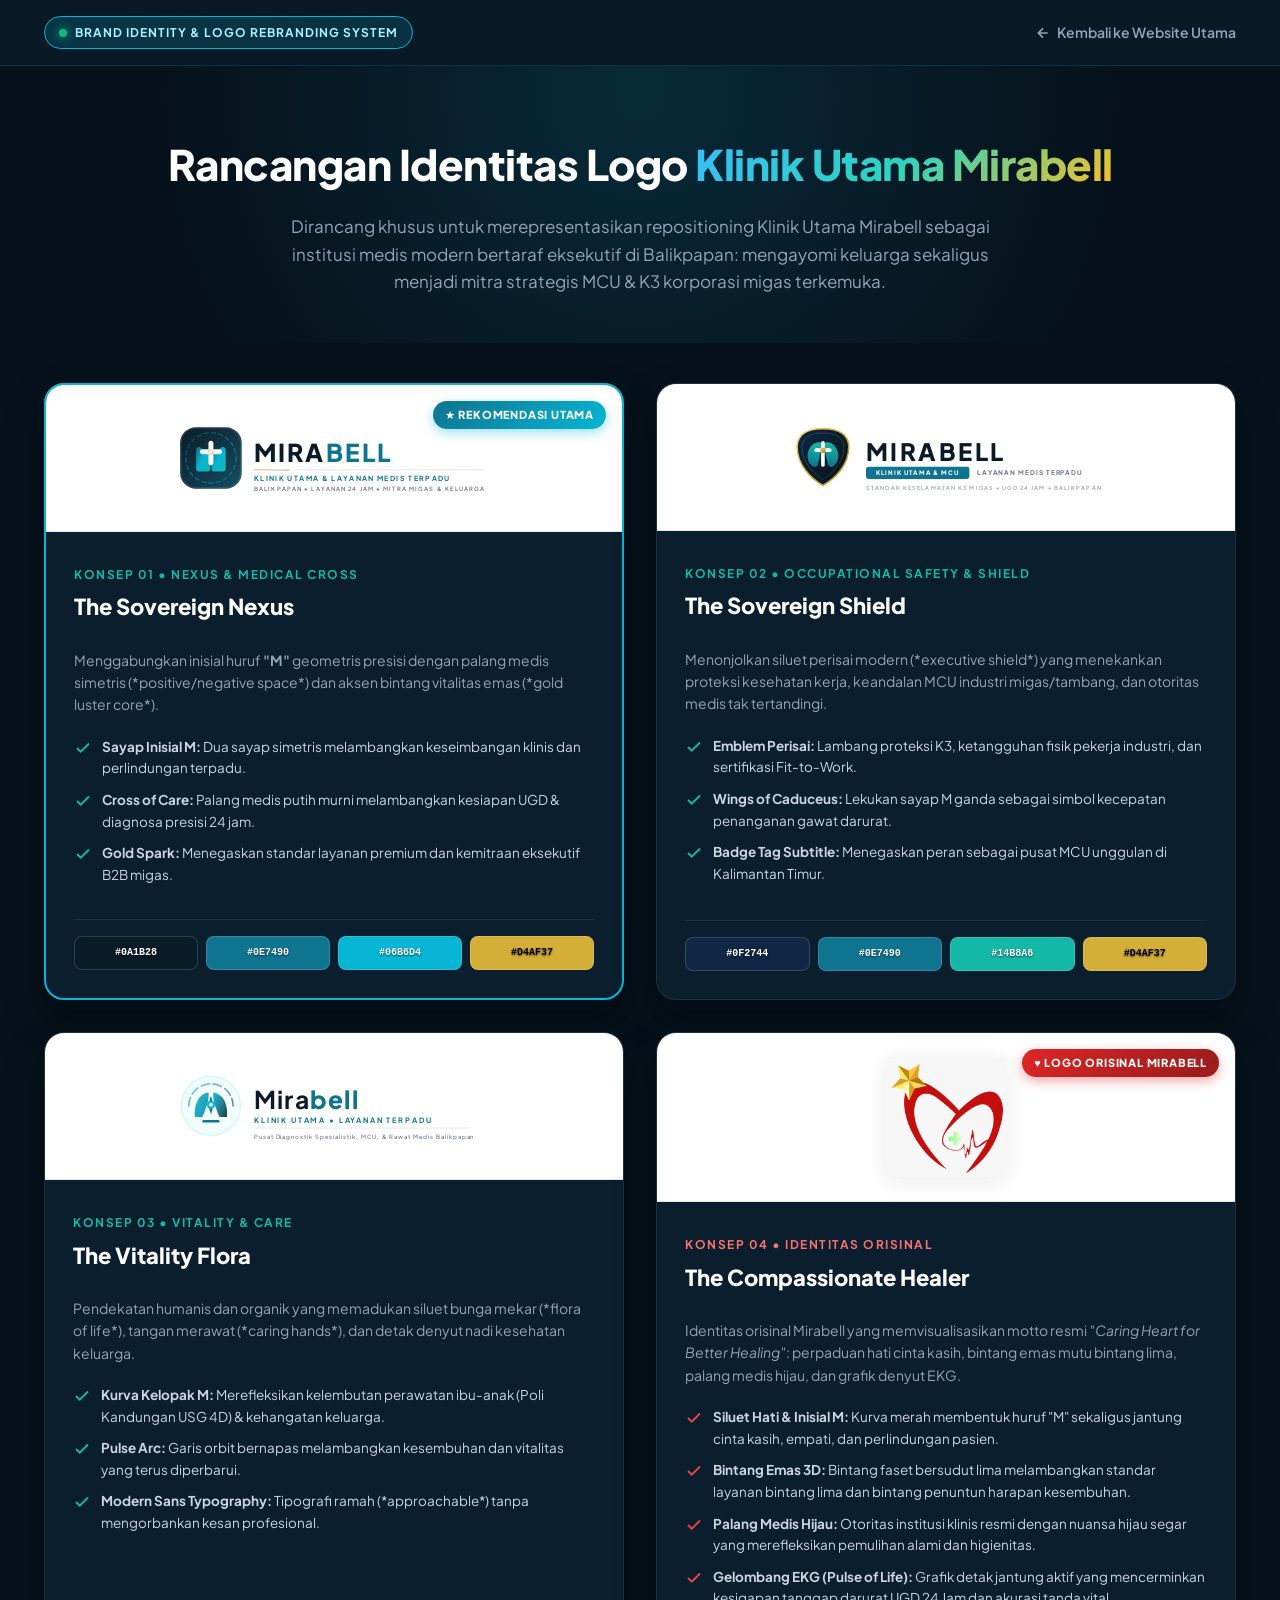
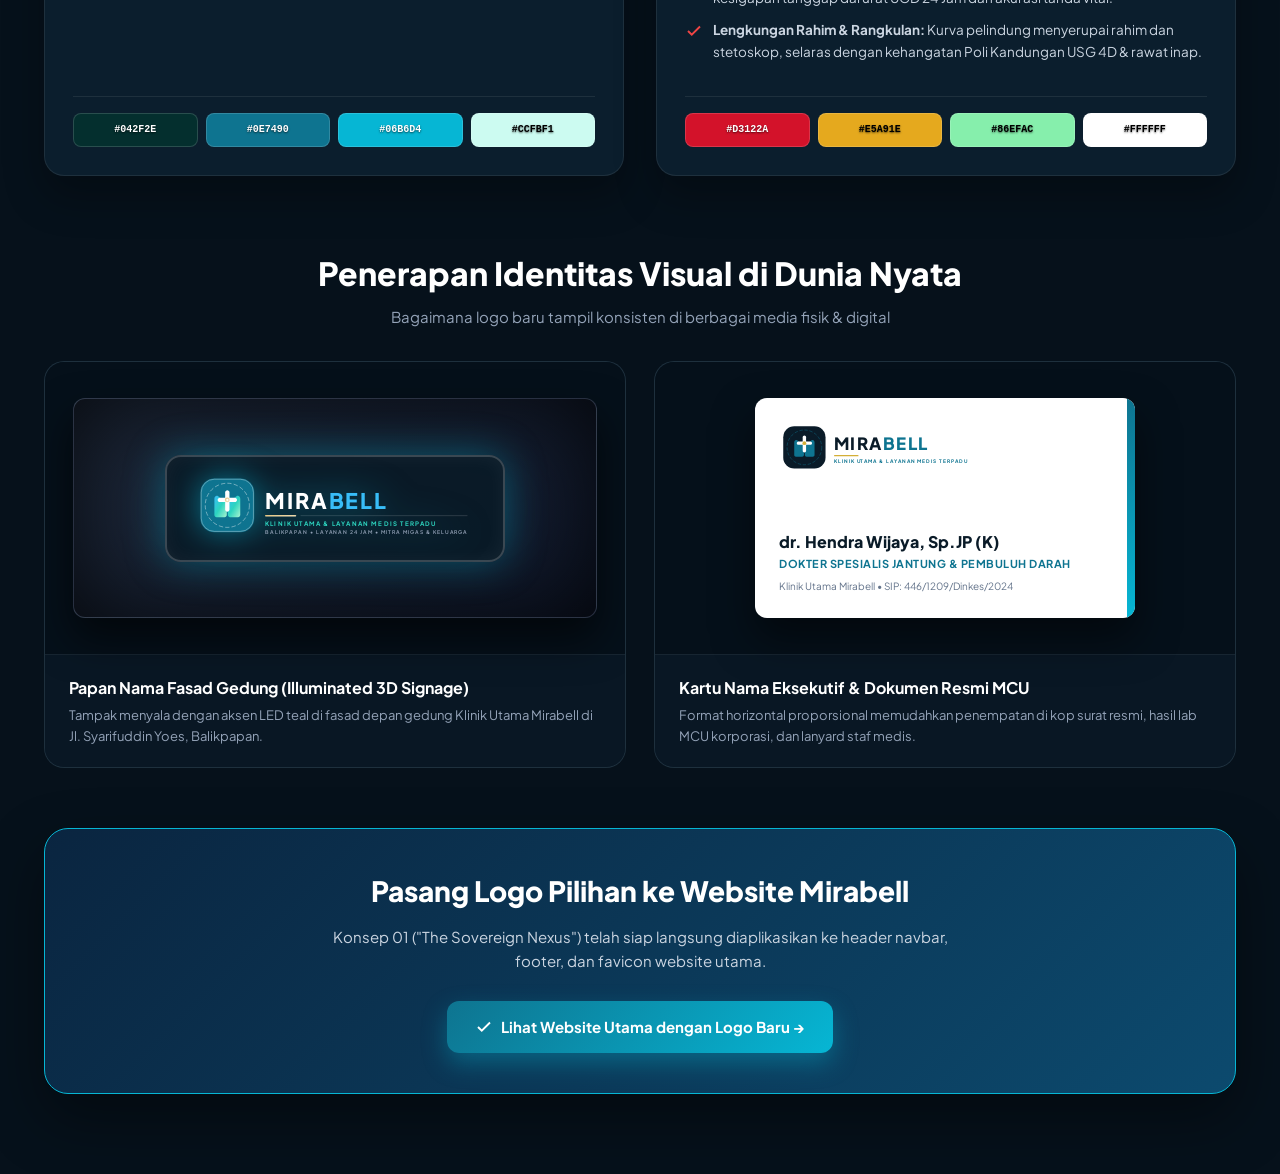
==== commit 0b2bf0d5: "feat(brand): tambah Konsep 04 Identitas Orisinal Mirabell ke dalam logo-showcase.html" ====
--- a/logo-showcase.html
+++ b/logo-showcase.html
@@ -118,11 +118,11 @@
     /* CONCEPT CARDS GRID */
     .concepts-grid {
       display: grid;
-      grid-template-columns: repeat(3, 1fr);
-      gap: 28px;
+      grid-template-columns: repeat(2, 1fr);
+      gap: 32px;
       margin-top: 40px;
     }
-    @media (max-width: 1024px) {
+    @media (max-width: 960px) {
       .concepts-grid { grid-template-columns: 1fr; }
     }
 
@@ -495,7 +495,7 @@
                 KLINIK UTAMA &amp; LAYANAN MEDIS TERPADU
               </text>
               <text x="0" y="93" font-family="'Plus Jakarta Sans', sans-serif" font-size="9.5" font-weight="600" letter-spacing="1.8" fill="#64748B">
-                BALIKPAPAN &bull; LAYANAN 24 JAM &bull; MITRA MIGAS &amp; KELUARGA
+                BALIKPAPAN • LAYANAN 24 JAM • MITRA MIGAS &amp; KELUARGA
               </text>
             </g>
           </svg>
@@ -503,7 +503,7 @@
 
         <div class="concept-body">
           <div class="concept-header">
-            <span class="concept-code">Konsep 01 &bull; Nexus &amp; Medical Cross</span>
+            <span class="concept-code">Konsep 01 • Nexus &amp; Medical Cross</span>
             <h2 class="concept-title">The Sovereign Nexus</h2>
           </div>
           <p class="concept-desc">
@@ -578,7 +578,7 @@
                 </text>
               </g>
               <text x="0" y="93" font-family="'Plus Jakarta Sans', sans-serif" font-size="9" font-weight="600" letter-spacing="1.8" fill="#94A3B8">
-                STANDAR KESELAMATAN K3 MIGAS &bull; UGD 24 JAM &bull; BALIKPAPAN
+                STANDAR KESELAMATAN K3 MIGAS • UGD 24 JAM • BALIKPAPAN
               </text>
             </g>
           </svg>
@@ -586,7 +586,7 @@
 
         <div class="concept-body">
           <div class="concept-header">
-            <span class="concept-code">Konsep 02 &bull; Occupational Safety &amp; Shield</span>
+            <span class="concept-code">Konsep 02 • Occupational Safety &amp; Shield</span>
             <h2 class="concept-title">The Sovereign Shield</h2>
           </div>
           <p class="concept-desc">
@@ -648,7 +648,7 @@
                 Mira<tspan font-weight="800" fill="#0E7490">bell</tspan>
               </text>
               <text x="0" y="68" font-family="'Plus Jakarta Sans', sans-serif" font-size="12" font-weight="700" letter-spacing="3" fill="#0E7490">
-                KLINIK UTAMA &bull; LAYANAN TERPADU
+                KLINIK UTAMA • LAYANAN TERPADU
               </text>
               <line x1="0" y1="76" x2="350" y2="76" stroke="#E2E8F0" stroke-width="1.5" />
               <text x="0" y="93" font-family="'Plus Jakarta Sans', sans-serif" font-size="9.5" font-weight="500" letter-spacing="1.5" fill="#64748B">
@@ -660,7 +660,7 @@
 
         <div class="concept-body">
           <div class="concept-header">
-            <span class="concept-code">Konsep 03 &bull; Vitality &amp; Care</span>
+            <span class="concept-code">Konsep 03 • Vitality &amp; Care</span>
             <h2 class="concept-title">The Vitality Flora</h2>
           </div>
           <p class="concept-desc">
@@ -687,6 +687,56 @@
             <div class="swatch" style="background: #0E7490;" title="Teal #0E7490">#0E7490</div>
             <div class="swatch" style="background: #06B6D4;" title="Cyan #06B6D4">#06B6D4</div>
             <div class="swatch" style="background: #CCFBF1; color: #000;" title="Mint #CCFBF1">#CCFBF1</div>
+          </div>
+        </div>
+      </div>
+
+          <!-- KONSEP 4 (ORISINAL MIRABELL) -->
+      <div class="concept-card">
+        <div class="featured-tag" style="background: linear-gradient(135deg, #DC2626, #991B1B); box-shadow: 0 4px 12px rgba(220,38,38,0.4);">&#9829; Logo Orisinal Mirabell</div>
+        
+        <!-- Canvas Image with Base64 inline & local file fallback -->
+        <div class="logo-canvas" style="padding: 24px; min-height: 140px; background: #FFFFFF; display: flex; align-items: center; justify-content: center;">
+          <img src="[data-uri]" alt="Konsep 04 Orisinal Mirabell" style="max-height: 120px; width: auto; object-fit: contain; filter: drop-shadow(0 4px 12px rgba(0,0,0,0.08));">
+        </div>
+
+        <div class="concept-body">
+          <div class="concept-header">
+            <span class="concept-code" style="color: #F87171;">Konsep 04 • Identitas Orisinal</span>
+            <h2 class="concept-title">The Compassionate Healer</h2>
+          </div>
+          <p class="concept-desc">
+            Identitas orisinal Mirabell yang memvisualisasikan motto resmi <em>"Caring Heart for Better Healing"</em>: perpaduan hati cinta kasih, bintang emas mutu bintang lima, palang medis hijau, dan grafik denyut EKG.
+          </p>
+
+          <ul class="philosophy-list">
+            <li class="philosophy-item">
+              <svg width="18" height="18" viewBox="0 0 24 24" fill="none" stroke="#EF4444" stroke-width="2.5"><path d="M20 6L9 17l-5-5"/></svg>
+              <span><strong>Siluet Hati &amp; Inisial M:</strong> Kurva merah membentuk huruf "M" sekaligus jantung cinta kasih, empati, dan perlindungan pasien.</span>
+            </li>
+            <li class="philosophy-item">
+              <svg width="18" height="18" viewBox="0 0 24 24" fill="none" stroke="#EF4444" stroke-width="2.5"><path d="M20 6L9 17l-5-5"/></svg>
+              <span><strong>Bintang Emas 3D:</strong> Bintang faset bersudut lima melambangkan standar layanan bintang lima dan bintang penuntun harapan kesembuhan.</span>
+            </li>
+            <li class="philosophy-item">
+              <svg width="18" height="18" viewBox="0 0 24 24" fill="none" stroke="#EF4444" stroke-width="2.5"><path d="M20 6L9 17l-5-5"/></svg>
+              <span><strong>Palang Medis Hijau:</strong> Otoritas institusi klinis resmi dengan nuansa hijau segar yang merefleksikan pemulihan alami dan higienitas.</span>
+            </li>
+            <li class="philosophy-item">
+              <svg width="18" height="18" viewBox="0 0 24 24" fill="none" stroke="#EF4444" stroke-width="2.5"><path d="M20 6L9 17l-5-5"/></svg>
+              <span><strong>Gelombang EKG (Pulse of Life):</strong> Grafik detak jantung aktif yang mencerminkan kesigapan tanggap darurat UGD 24 Jam dan akurasi tanda vital.</span>
+            </li>
+            <li class="philosophy-item">
+              <svg width="18" height="18" viewBox="0 0 24 24" fill="none" stroke="#EF4444" stroke-width="2.5"><path d="M20 6L9 17l-5-5"/></svg>
+              <span><strong>Lengkungan Rahim &amp; Rangkulan:</strong> Kurva pelindung menyerupai rahim dan stetoskop, selaras dengan kehangatan Poli Kandungan USG 4D &amp; rawat inap.</span>
+            </li>
+          </ul>
+
+          <div class="color-palette-bar">
+            <div class="swatch" style="background: #D3122A;" title="Crimson Red #D3122A">#D3122A</div>
+            <div class="swatch" style="background: #E5A91E; color: #000;" title="Radiant Gold #E5A91E">#E5A91E</div>
+            <div class="swatch" style="background: #86EFAC; color: #000;" title="Mint Green #86EFAC">#86EFAC</div>
+            <div class="swatch" style="background: #FFFFFF; color: #000;" title="Pure White #FFFFFF">#FFFFFF</div>
           </div>
         </div>
       </div>
@@ -739,7 +789,7 @@
                     KLINIK UTAMA &amp; LAYANAN MEDIS TERPADU
                   </text>
                   <text x="0" y="93" font-family="'Plus Jakarta Sans', sans-serif" font-size="9.5" font-weight="600" letter-spacing="1.8" fill="#94A3B8">
-                    BALIKPAPAN &bull; LAYANAN 24 JAM &bull; MITRA MIGAS &amp; KELUARGA
+                    BALIKPAPAN • LAYANAN 24 JAM • MITRA MIGAS &amp; KELUARGA
                   </text>
                 </g>
               </svg>
@@ -781,7 +831,7 @@
             <div>
               <div style="font-weight: 800; font-size: 16px; color: #0A1B28;">dr. Hendra Wijaya, Sp.JP (K)</div>
               <div style="font-size: 11px; font-weight: 700; color: #0E7490; letter-spacing: 0.5px;">DOKTER SPESIALIS JANTUNG &amp; PEMBULUH DARAH</div>
-              <div style="font-size: 10px; color: #64748B; margin-top: 6px;">Klinik Utama Mirabell &bull; SIP: 446/1209/Dinkes/2024</div>
+              <div style="font-size: 10px; color: #64748B; margin-top: 6px;">Klinik Utama Mirabell • SIP: 446/1209/Dinkes/2024</div>
             </div>
           </div>
         </div>
